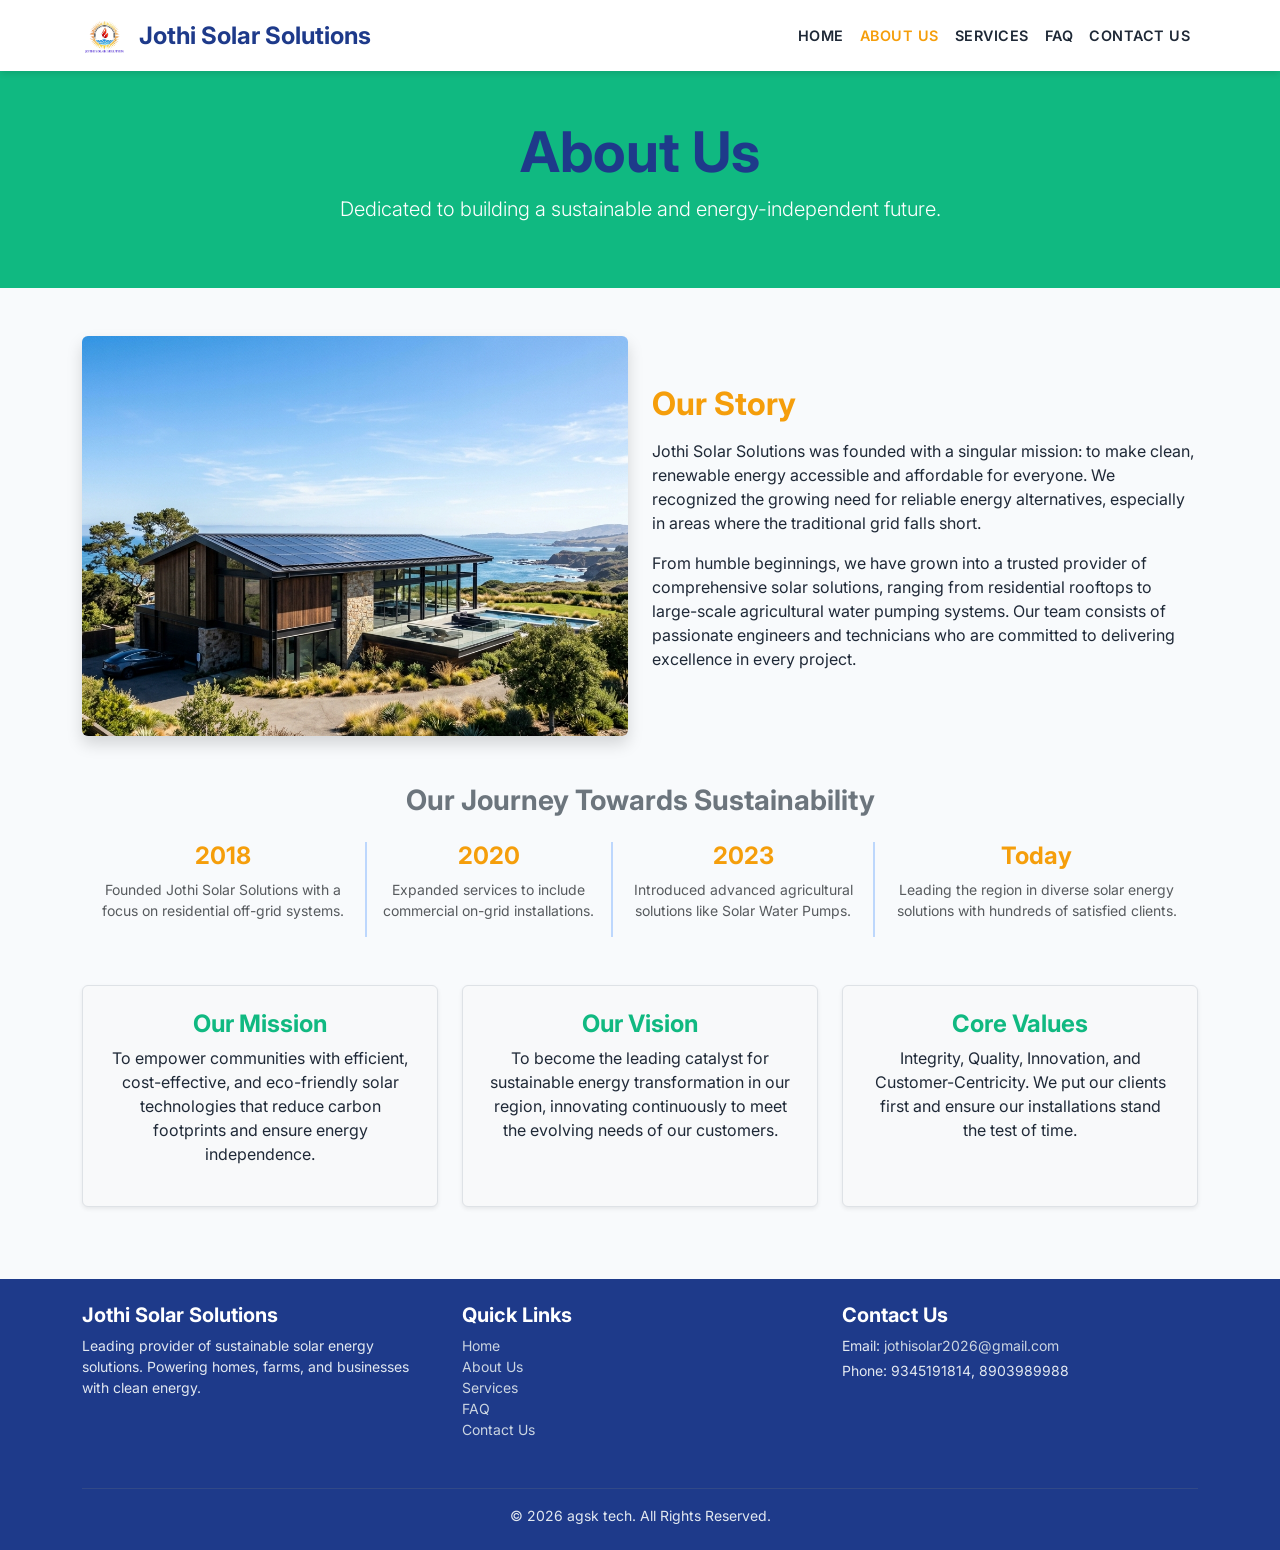
==== about.html @ 8060fc26 "first commit" ====
<!DOCTYPE html>
<html lang="en">
<head>
    <meta charset="UTF-8">
    <meta name="viewport" content="width=device-width, initial-scale=1.0">
    <title>About Us - Jothi Solar Solutions</title>
    <link href="https://cdn.jsdelivr.net/npm/bootstrap@5.3.0/dist/css/bootstrap.min.css" rel="stylesheet">
    <link href="https://fonts.googleapis.com/css2?family=Inter:wght@300;400;600;700&display=swap" rel="stylesheet">
    <link rel="stylesheet" href="css/style.css">
</head>
<body class="d-flex flex-column min-vh-100">

    <!-- Navigation -->
    <nav class="navbar navbar-expand-lg navbar-light bg-white sticky-top">
        <div class="container">
            <a class="navbar-brand d-flex align-items-center" href="index.html">
                <img src="images/logo.png" alt="Jothi Solar Solutions Logo" onerror="this.style.display='none'">
                <span class="fw-bold text-success fs-4">Jothi Solar Solutions</span>
            </a>
            <button class="navbar-toggler" type="button" data-bs-toggle="collapse" data-bs-target="#navbarNav">
                <span class="navbar-toggler-icon"></span>
            </button>
            <div class="collapse navbar-collapse" id="navbarNav">
                <ul class="navbar-nav ms-auto">
                    <li class="nav-item"><a class="nav-link" href="index.html">Home</a></li>
                    <li class="nav-item"><a class="nav-link active" href="about.html">About Us</a></li>
                    <li class="nav-item"><a class="nav-link" href="services.html">Services</a></li>
                    <li class="nav-item"><a class="nav-link" href="faq.html">FAQ</a></li>
                    <li class="nav-item"><a class="nav-link" href="contact.html">Contact Us</a></li>
                </ul>
            </div>
        </div>
    </nav>

    <!-- Page Header -->
    <header class="bg-success text-white text-center py-5">
        <div class="container">
            <h1 class="display-4 fw-bold">About Us</h1>
            <p class="lead">Dedicated to building a sustainable and energy-independent future.</p>
        </div>
    </header>

    <!-- Content -->
    <section class="py-5 flex-grow-1">
        <div class="container">
            <div class="row align-items-center mb-5">
                <div class="col-lg-6 mb-4 mb-lg-0">
                    <img src="images/hero_solar.png" alt="Our Vision" class="img-fluid rounded shadow w-100" style="object-fit: cover; height: 400px;">
                </div>
                <div class="col-lg-6">
                    <h2 class="fw-bold text-primary mb-3">Our Story</h2>
                    <p>Jothi Solar Solutions was founded with a singular mission: to make clean, renewable energy accessible and affordable for everyone. We recognized the growing need for reliable energy alternatives, especially in areas where the traditional grid falls short.</p>
                    <p>From humble beginnings, we have grown into a trusted provider of comprehensive solar solutions, ranging from residential rooftops to large-scale agricultural water pumping systems. Our team consists of passionate engineers and technicians who are committed to delivering excellence in every project.</p>
                </div>
            </div>

            <!-- Our Journey Section -->
            <div class="row my-5">
                <div class="col-12">
                    <h3 class="fw-bold text-center text-secondary mb-4">Our Journey Towards Sustainability</h3>
                    <div class="d-flex flex-column flex-md-row justify-content-between text-center mt-4">
                        <div class="mb-4 mb-md-0 px-3">
                            <h4 class="text-primary fw-bold">2018</h4>
                            <p class="small text-muted">Founded Jothi Solar Solutions with a focus on residential off-grid systems.</p>
                        </div>
                        <div class="mb-4 mb-md-0 px-3 border-start border-end border-2 border-primary border-opacity-25">
                            <h4 class="text-primary fw-bold">2020</h4>
                            <p class="small text-muted">Expanded services to include commercial on-grid installations.</p>
                        </div>
                        <div class="mb-4 mb-md-0 px-3 border-end border-2 border-primary border-opacity-25 d-none d-md-block">
                            <h4 class="text-primary fw-bold">2023</h4>
                            <p class="small text-muted">Introduced advanced agricultural solutions like Solar Water Pumps.</p>
                        </div>
                        <div class="px-3">
                            <h4 class="text-primary fw-bold">Today</h4>
                            <p class="small text-muted">Leading the region in diverse solar energy solutions with hundreds of satisfied clients.</p>
                        </div>
                    </div>
                </div>
            </div>

            <div class="row text-center mt-5">
                <div class="col-md-4 mb-4">
                    <div class="p-4 border rounded shadow-sm h-100 bg-light">
                        <h4 class="fw-bold text-success">Our Mission</h4>
                        <p>To empower communities with efficient, cost-effective, and eco-friendly solar technologies that reduce carbon footprints and ensure energy independence.</p>
                    </div>
                </div>
                <div class="col-md-4 mb-4">
                    <div class="p-4 border rounded shadow-sm h-100 bg-light">
                        <h4 class="fw-bold text-success">Our Vision</h4>
                        <p>To become the leading catalyst for sustainable energy transformation in our region, innovating continuously to meet the evolving needs of our customers.</p>
                    </div>
                </div>
                <div class="col-md-4 mb-4">
                    <div class="p-4 border rounded shadow-sm h-100 bg-light">
                        <h4 class="fw-bold text-success">Core Values</h4>
                        <p>Integrity, Quality, Innovation, and Customer-Centricity. We put our clients first and ensure our installations stand the test of time.</p>
                    </div>
                </div>
            </div>
        </div>
    </section>

    <!-- Footer -->
    <footer class="py-4 mt-auto">
        <div class="container text-center text-md-start">
            <div class="row">
                <div class="col-md-4 mb-3">
                    <h5 class="text-white fw-bold">Jothi Solar Solutions</h5>
                    <p class="small">Leading provider of sustainable solar energy solutions. Powering homes, farms, and businesses with clean energy.</p>
                </div>
                <div class="col-md-4 mb-3">
                    <h5 class="text-white fw-bold">Quick Links</h5>
                    <ul class="list-unstyled small">
                        <li><a href="index.html">Home</a></li>
                        <li><a href="about.html">About Us</a></li>
                        <li><a href="services.html">Services</a></li>
                        <li><a href="faq.html">FAQ</a></li>
                        <li><a href="contact.html">Contact Us</a></li>
                    </ul>
                </div>
                <div class="col-md-4 mb-3">
                    <h5 class="text-white fw-bold">Contact Us</h5>
                    <p class="small mb-1">Email: <a href="mailto:jothisolar2026@gmail.com">jothisolar2026@gmail.com</a></p>
                    <p class="small mb-1">Phone: 9345191814, 8903989988</p>
                </div>
            </div>
            <hr class="border-secondary">
            <div class="text-center small">
                &copy; <span id="current-year"></span> agsk tech. All Rights Reserved.
            </div>
        </div>
    </footer>

    <script src="https://cdn.jsdelivr.net/npm/bootstrap@5.3.0/dist/js/bootstrap.bundle.min.js"></script>
    <script src="js/script.js"></script>
</body>
</html>
---- css/style.css ----
:root {
    --primary-color: #f59e0b; /* Amber / Sun Yellow */
    --primary-hover: #d97706;
    --secondary-color: #1e3a8a; /* Deep Blue */
    --light-bg: #f8fafc;
    --dark-text: #1f2937;
    --accent-color: #10b981; /* Eco Green */
}

body {
    font-family: 'Inter', sans-serif;
    color: var(--dark-text);
    background-color: var(--light-bg);
}

/* Typography Enhancements */
h1, h2, h3, h4, h5, h6 {
    color: var(--secondary-color);
}

.text-primary {
    color: var(--primary-color) !important;
}

.text-success {
    color: var(--accent-color) !important;
}

.bg-primary {
    background-color: var(--primary-color) !important;
}

.bg-secondary {
    background-color: var(--secondary-color) !important;
}

.bg-success {
    background-color: var(--accent-color) !important;
}

.btn-primary {
    background-color: var(--primary-color);
    border-color: var(--primary-color);
    color: white;
}
.btn-primary:hover {
    background-color: var(--primary-hover);
    border-color: var(--primary-hover);
}

.btn-success {
    background-color: var(--accent-color);
    border-color: var(--accent-color);
    color: white;
}

.btn-outline-primary {
    color: var(--primary-color);
    border-color: var(--primary-color);
}
.btn-outline-primary:hover {
    background-color: var(--primary-color);
    color: white;
}

/* Navbar */
.navbar {
    box-shadow: 0 4px 6px -1px rgba(0, 0, 0, 0.1);
    background-color: white !important;
}
.navbar-brand img {
    height: 45px;
    margin-right: 12px;
    border-radius: 5px;
}
.navbar-brand span {
    color: var(--secondary-color) !important;
}
.nav-link {
    font-weight: 600;
    color: var(--dark-text) !important;
    transition: color 0.3s;
    text-transform: uppercase;
    font-size: 0.9rem;
    letter-spacing: 0.5px;
}
.nav-link:hover, .nav-link.active {
    color: var(--primary-color) !important;
}

/* Hero Section */
.hero-section {
    background: linear-gradient(rgba(30, 58, 138, 0.7), rgba(30, 58, 138, 0.7)), url('../images/hero_solar.png') no-repeat center center;
    background-size: cover;
    color: white;
    padding: 120px 0;
    text-align: center;
}
.hero-section h1 {
    font-size: 4rem;
    font-weight: 800;
    color: white;
    text-shadow: 2px 2px 4px rgba(0,0,0,0.5);
}

/* Service Cards */
.service-card {
    transition: transform 0.3s, box-shadow 0.3s;
    border: none;
    border-radius: 12px;
    box-shadow: 0 4px 6px rgba(0,0,0,0.05);
    height: 100%;
    overflow: hidden;
}
.service-card:hover {
    transform: translateY(-10px);
    box-shadow: 0 20px 25px -5px rgba(0,0,0,0.1), 0 10px 10px -5px rgba(0,0,0,0.04);
}
.service-card img {
    height: 250px;
    object-fit: cover;
}
.card-title {
    color: var(--secondary-color);
    font-weight: 700;
}

/* Testimonials */
.testimonial-box {
    background: white;
    border-left: 4px solid var(--primary-color);
    padding: 20px;
    border-radius: 8px;
    box-shadow: 0 4px 6px rgba(0,0,0,0.05);
}

/* Footer */
footer {
    background-color: var(--secondary-color);
    color: #e2e8f0;
}
footer a {
    color: #cbd5e1;
    text-decoration: none;
    transition: color 0.2s;
}
footer a:hover {
    color: var(--primary-color);
}
.footer-logo {
    height: 50px;
    margin-bottom: 15px;
}
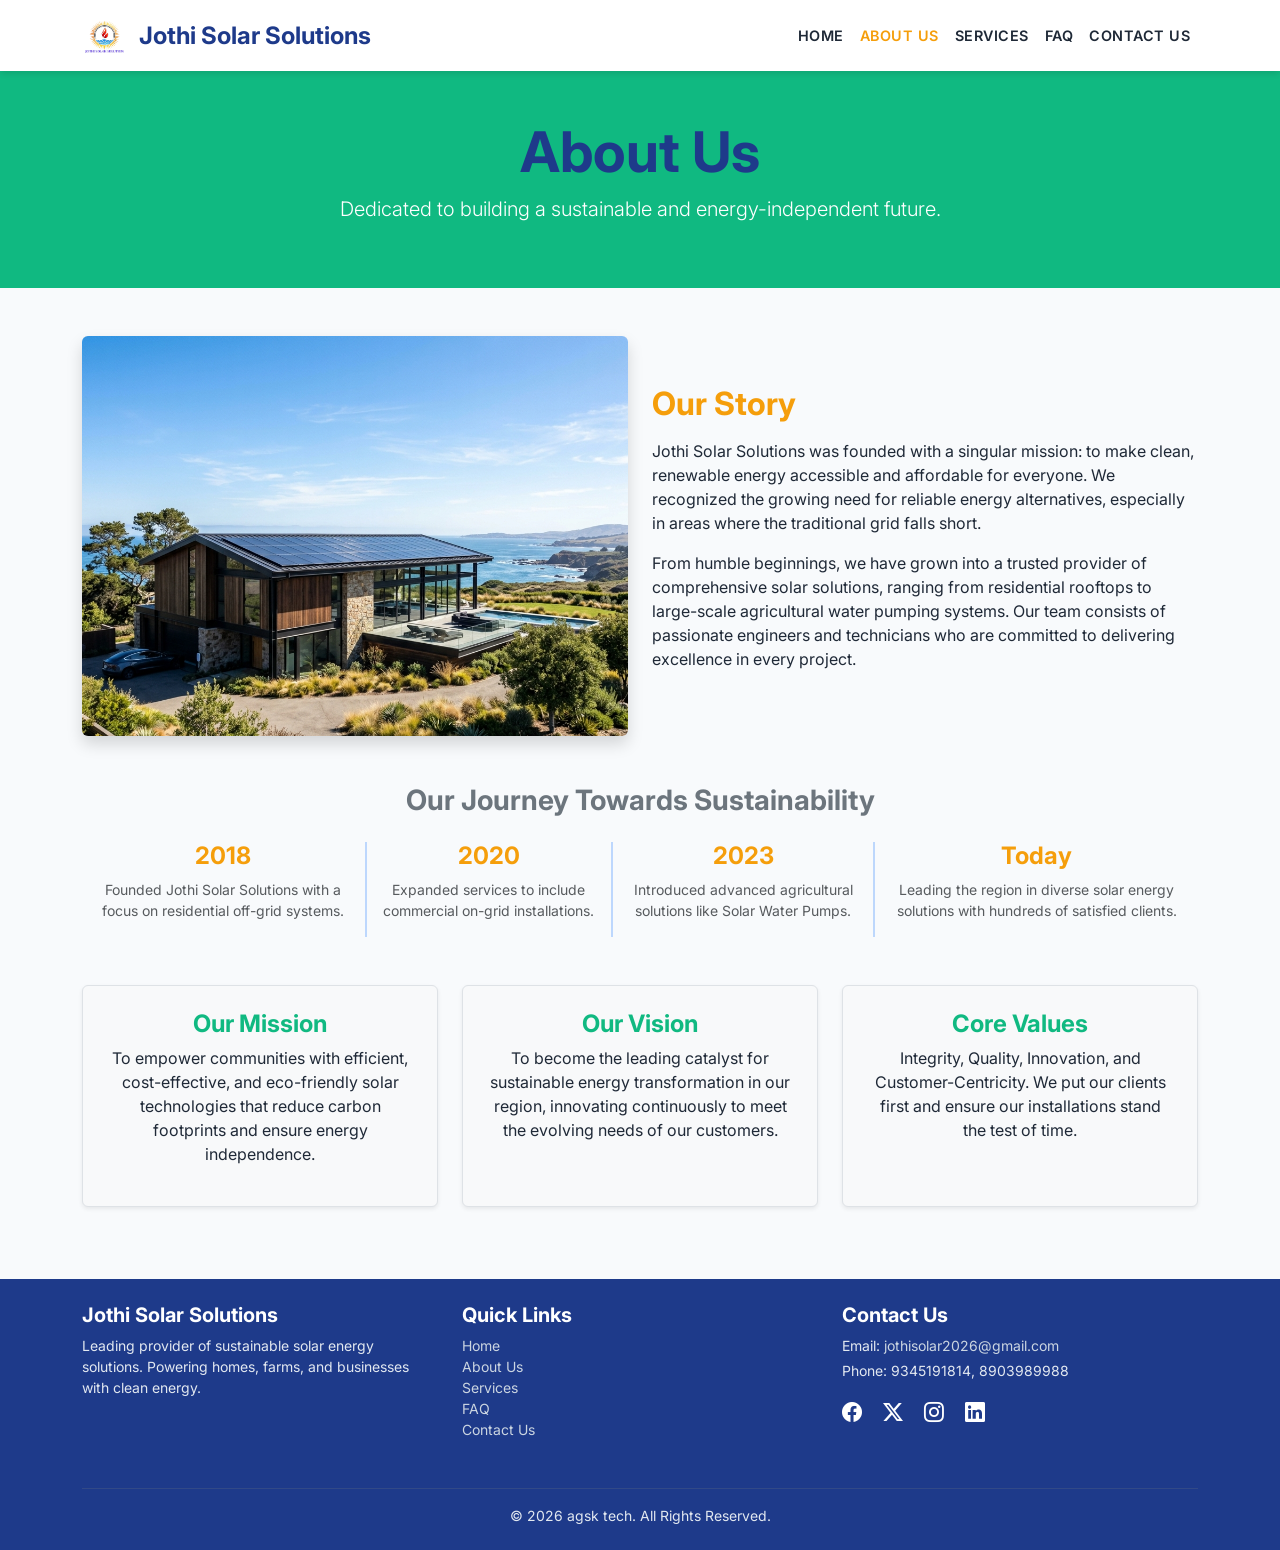
==== commit 665479de: "feat: add social media icons and main tag semantic structure to pages and implement Gzip compression" ====
--- a/about.html
+++ b/about.html
@@ -1,13 +1,40 @@
 <!DOCTYPE html>
 <html lang="en">
+
 <head>
     <meta charset="UTF-8">
     <meta name="viewport" content="width=device-width, initial-scale=1.0">
+    <meta name="description" content="Learn more about Jothi Solar Solutions. We are dedicated to building a sustainable and energy-independent future with reliable solar installations.">
+    <meta name="keywords" content="about Jothi Solar, solar company, sustainable energy, renewable energy mission, solar experts">
+    <meta name="author" content="Jothi Solar Solutions">
+    <meta property="og:title" content="About Us - Jothi Solar Solutions">
+    <meta property="og:description" content="Learn more about Jothi Solar Solutions. We are dedicated to building a sustainable and energy-independent future with reliable solar installations.">
+    <meta property="og:type" content="website">
+    <meta property="og:image" content="images/hero_solar.png">
+    <meta name="twitter:card" content="summary_large_image">
+    <meta name="twitter:title" content="About Us - Jothi Solar Solutions">
+    <meta name="twitter:description" content="Learn more about Jothi Solar Solutions. We are dedicated to building a sustainable and energy-independent future with reliable solar installations.">
+    <meta name="twitter:image" content="images/hero_solar.png">
     <title>About Us - Jothi Solar Solutions</title>
     <link href="https://cdn.jsdelivr.net/npm/bootstrap@5.3.0/dist/css/bootstrap.min.css" rel="stylesheet">
     <link href="https://fonts.googleapis.com/css2?family=Inter:wght@300;400;600;700&display=swap" rel="stylesheet">
+    <!-- Include Bootstrap Icons -->
+    <link rel="stylesheet" href="https://cdn.jsdelivr.net/npm/bootstrap-icons@1.10.5/font/bootstrap-icons.css">
     <link rel="stylesheet" href="css/style.css">
+
+    <!--  analytics -->
+    <!-- Google tag (gtag.js) -->
+    <script async src="https://www.googletagmanager.com/gtag/js?id=G-3X9K0T4BQD"></script>
+    <script>
+        window.dataLayer = window.dataLayer || [];
+        function gtag() { dataLayer.push(arguments); }
+        gtag('js', new Date());
+
+        gtag('config', 'G-3X9K0T4BQD');
+    </script>
+
 </head>
+
 <body class="d-flex flex-column min-vh-100">
 
     <!-- Navigation -->
@@ -32,6 +59,8 @@
         </div>
     </nav>
 
+    <main>
+
     <!-- Page Header -->
     <header class="bg-success text-white text-center py-5">
         <div class="container">
@@ -45,12 +74,18 @@
         <div class="container">
             <div class="row align-items-center mb-5">
                 <div class="col-lg-6 mb-4 mb-lg-0">
-                    <img src="images/hero_solar.png" alt="Our Vision" class="img-fluid rounded shadow w-100" style="object-fit: cover; height: 400px;">
+                    <img src="images/hero_solar.png" alt="Our Vision" class="img-fluid rounded shadow w-100"
+                        style="object-fit: cover; height: 400px;">
                 </div>
                 <div class="col-lg-6">
                     <h2 class="fw-bold text-primary mb-3">Our Story</h2>
-                    <p>Jothi Solar Solutions was founded with a singular mission: to make clean, renewable energy accessible and affordable for everyone. We recognized the growing need for reliable energy alternatives, especially in areas where the traditional grid falls short.</p>
-                    <p>From humble beginnings, we have grown into a trusted provider of comprehensive solar solutions, ranging from residential rooftops to large-scale agricultural water pumping systems. Our team consists of passionate engineers and technicians who are committed to delivering excellence in every project.</p>
+                    <p>Jothi Solar Solutions was founded with a singular mission: to make clean, renewable energy
+                        accessible and affordable for everyone. We recognized the growing need for reliable energy
+                        alternatives, especially in areas where the traditional grid falls short.</p>
+                    <p>From humble beginnings, we have grown into a trusted provider of comprehensive solar solutions,
+                        ranging from residential rooftops to large-scale agricultural water pumping systems. Our team
+                        consists of passionate engineers and technicians who are committed to delivering excellence in
+                        every project.</p>
                 </div>
             </div>
 
@@ -61,19 +96,25 @@
                     <div class="d-flex flex-column flex-md-row justify-content-between text-center mt-4">
                         <div class="mb-4 mb-md-0 px-3">
                             <h4 class="text-primary fw-bold">2018</h4>
-                            <p class="small text-muted">Founded Jothi Solar Solutions with a focus on residential off-grid systems.</p>
+                            <p class="small text-muted">Founded Jothi Solar Solutions with a focus on residential
+                                off-grid systems.</p>
                         </div>
-                        <div class="mb-4 mb-md-0 px-3 border-start border-end border-2 border-primary border-opacity-25">
+                        <div
+                            class="mb-4 mb-md-0 px-3 border-start border-end border-2 border-primary border-opacity-25">
                             <h4 class="text-primary fw-bold">2020</h4>
-                            <p class="small text-muted">Expanded services to include commercial on-grid installations.</p>
+                            <p class="small text-muted">Expanded services to include commercial on-grid installations.
+                            </p>
                         </div>
-                        <div class="mb-4 mb-md-0 px-3 border-end border-2 border-primary border-opacity-25 d-none d-md-block">
+                        <div
+                            class="mb-4 mb-md-0 px-3 border-end border-2 border-primary border-opacity-25 d-none d-md-block">
                             <h4 class="text-primary fw-bold">2023</h4>
-                            <p class="small text-muted">Introduced advanced agricultural solutions like Solar Water Pumps.</p>
+                            <p class="small text-muted">Introduced advanced agricultural solutions like Solar Water
+                                Pumps.</p>
                         </div>
                         <div class="px-3">
                             <h4 class="text-primary fw-bold">Today</h4>
-                            <p class="small text-muted">Leading the region in diverse solar energy solutions with hundreds of satisfied clients.</p>
+                            <p class="small text-muted">Leading the region in diverse solar energy solutions with
+                                hundreds of satisfied clients.</p>
                         </div>
                     </div>
                 </div>
@@ -83,24 +124,28 @@
                 <div class="col-md-4 mb-4">
                     <div class="p-4 border rounded shadow-sm h-100 bg-light">
                         <h4 class="fw-bold text-success">Our Mission</h4>
-                        <p>To empower communities with efficient, cost-effective, and eco-friendly solar technologies that reduce carbon footprints and ensure energy independence.</p>
+                        <p>To empower communities with efficient, cost-effective, and eco-friendly solar technologies
+                            that reduce carbon footprints and ensure energy independence.</p>
                     </div>
                 </div>
                 <div class="col-md-4 mb-4">
                     <div class="p-4 border rounded shadow-sm h-100 bg-light">
                         <h4 class="fw-bold text-success">Our Vision</h4>
-                        <p>To become the leading catalyst for sustainable energy transformation in our region, innovating continuously to meet the evolving needs of our customers.</p>
+                        <p>To become the leading catalyst for sustainable energy transformation in our region,
+                            innovating continuously to meet the evolving needs of our customers.</p>
                     </div>
                 </div>
                 <div class="col-md-4 mb-4">
                     <div class="p-4 border rounded shadow-sm h-100 bg-light">
                         <h4 class="fw-bold text-success">Core Values</h4>
-                        <p>Integrity, Quality, Innovation, and Customer-Centricity. We put our clients first and ensure our installations stand the test of time.</p>
+                        <p>Integrity, Quality, Innovation, and Customer-Centricity. We put our clients first and ensure
+                            our installations stand the test of time.</p>
                     </div>
                 </div>
             </div>
         </div>
     </section>
+    </main>
 
     <!-- Footer -->
     <footer class="py-4 mt-auto">
@@ -108,7 +153,8 @@
             <div class="row">
                 <div class="col-md-4 mb-3">
                     <h5 class="text-white fw-bold">Jothi Solar Solutions</h5>
-                    <p class="small">Leading provider of sustainable solar energy solutions. Powering homes, farms, and businesses with clean energy.</p>
+                    <p class="small">Leading provider of sustainable solar energy solutions. Powering homes, farms, and
+                        businesses with clean energy.</p>
                 </div>
                 <div class="col-md-4 mb-3">
                     <h5 class="text-white fw-bold">Quick Links</h5>
@@ -122,8 +168,15 @@
                 </div>
                 <div class="col-md-4 mb-3">
                     <h5 class="text-white fw-bold">Contact Us</h5>
-                    <p class="small mb-1">Email: <a href="mailto:jothisolar2026@gmail.com">jothisolar2026@gmail.com</a></p>
+                    <p class="small mb-1">Email: <a href="mailto:jothisolar2026@gmail.com">jothisolar2026@gmail.com</a>
+                    </p>
                     <p class="small mb-1">Phone: 9345191814, 8903989988</p>
+                    <div class="mt-3 fs-5">
+                        <a href="https://www.facebook.com" target="_blank" rel="noopener noreferrer" class="text-white me-3" title="Facebook"><i class="bi bi-facebook"></i></a>
+                        <a href="https://twitter.com" target="_blank" rel="noopener noreferrer" class="text-white me-3" title="Twitter"><i class="bi bi-twitter-x"></i></a>
+                        <a href="https://www.instagram.com" target="_blank" rel="noopener noreferrer" class="text-white me-3" title="Instagram"><i class="bi bi-instagram"></i></a>
+                        <a href="https://www.linkedin.com" target="_blank" rel="noopener noreferrer" class="text-white" title="LinkedIn"><i class="bi bi-linkedin"></i></a>
+                    </div>
                 </div>
             </div>
             <hr class="border-secondary">
@@ -136,4 +189,5 @@
     <script src="https://cdn.jsdelivr.net/npm/bootstrap@5.3.0/dist/js/bootstrap.bundle.min.js"></script>
     <script src="js/script.js"></script>
 </body>
-</html>
+
+</html>
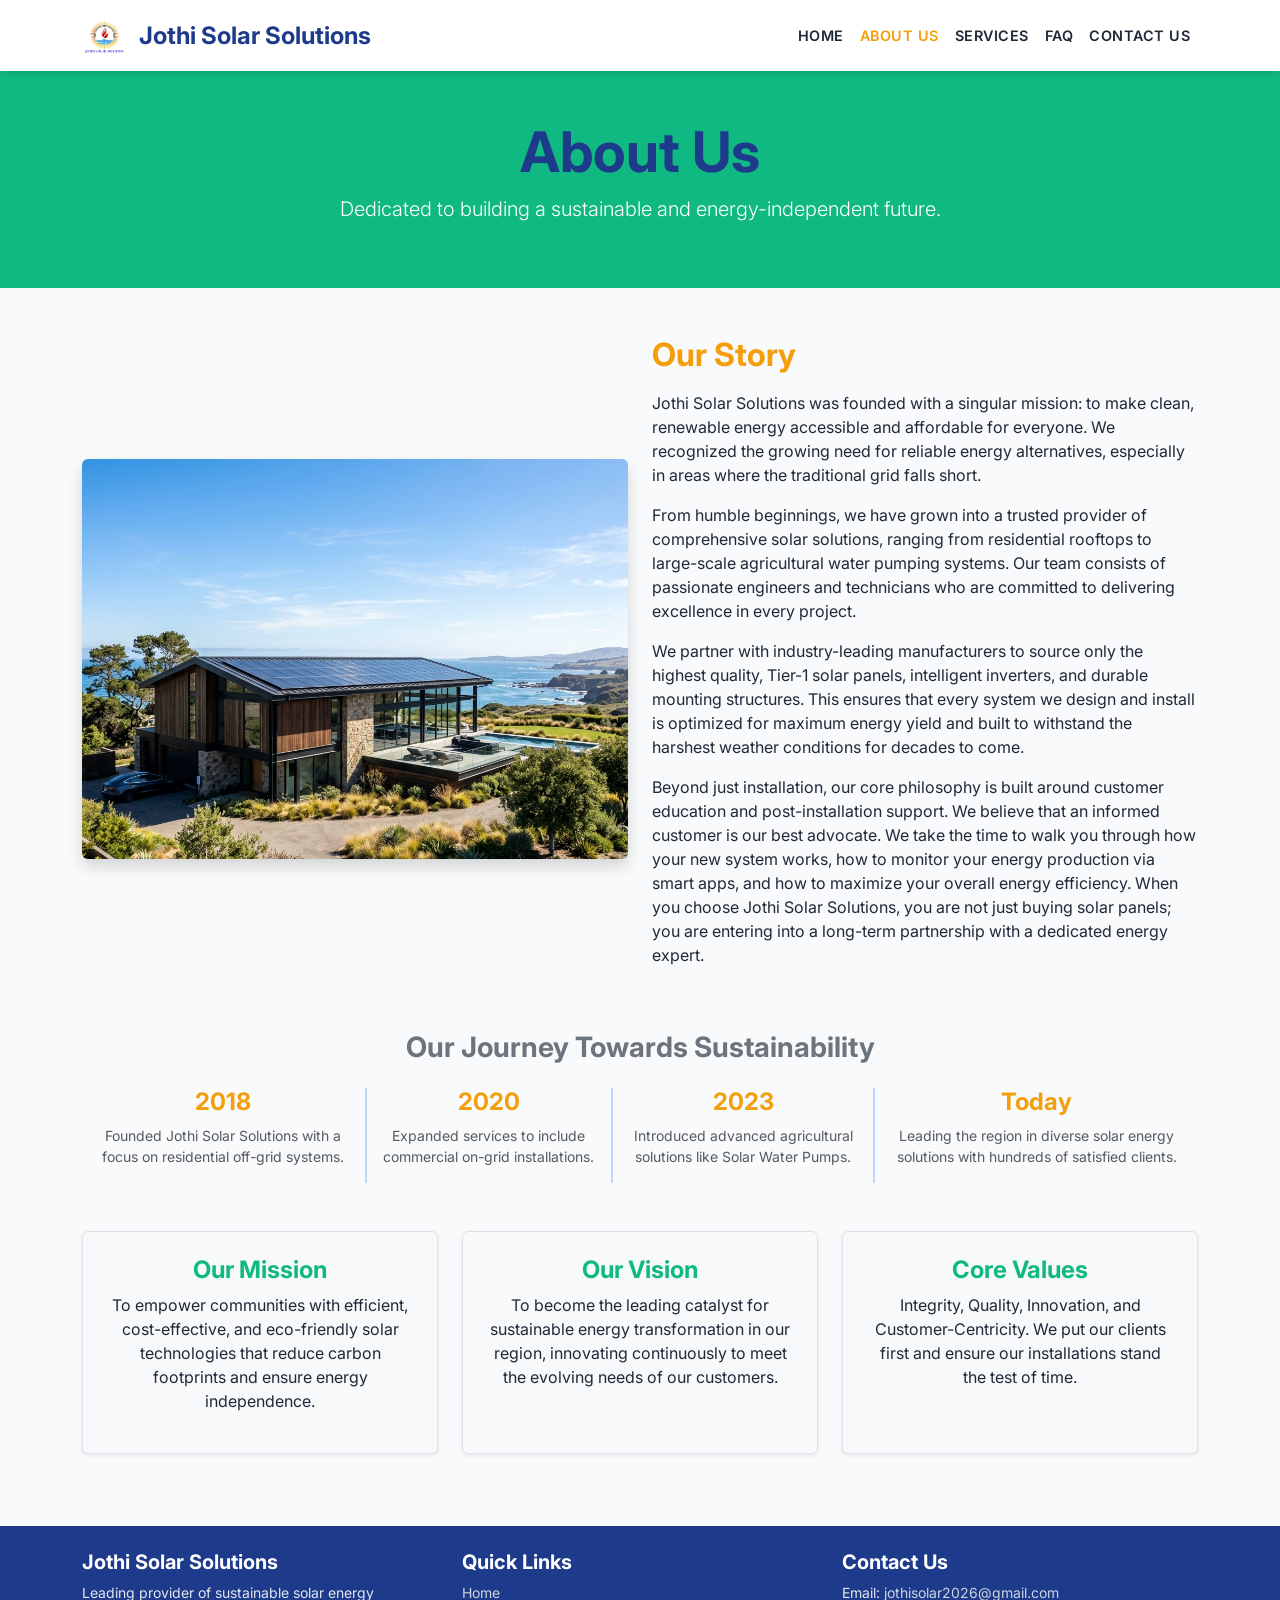
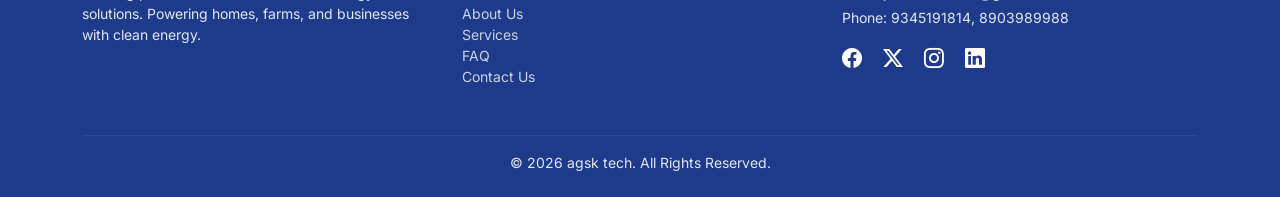
==== commit c83f1c73: "feat: update SEO meta titles and add educational content sections to landing pages" ====
--- a/about.html
+++ b/about.html
@@ -7,15 +7,15 @@
     <meta name="description" content="Learn more about Jothi Solar Solutions. We are dedicated to building a sustainable and energy-independent future with reliable solar installations.">
     <meta name="keywords" content="about Jothi Solar, solar company, sustainable energy, renewable energy mission, solar experts">
     <meta name="author" content="Jothi Solar Solutions">
-    <meta property="og:title" content="About Us - Jothi Solar Solutions">
+    <meta property="og:title" content="About Us - Jothi Solar Solutions | Sustainable Energy">
     <meta property="og:description" content="Learn more about Jothi Solar Solutions. We are dedicated to building a sustainable and energy-independent future with reliable solar installations.">
     <meta property="og:type" content="website">
     <meta property="og:image" content="images/hero_solar.png">
     <meta name="twitter:card" content="summary_large_image">
-    <meta name="twitter:title" content="About Us - Jothi Solar Solutions">
+    <meta name="twitter:title" content="About Us - Jothi Solar Solutions | Sustainable Energy">
     <meta name="twitter:description" content="Learn more about Jothi Solar Solutions. We are dedicated to building a sustainable and energy-independent future with reliable solar installations.">
     <meta name="twitter:image" content="images/hero_solar.png">
-    <title>About Us - Jothi Solar Solutions</title>
+    <title>About Us - Jothi Solar Solutions | Sustainable Energy</title>
     <link href="https://cdn.jsdelivr.net/npm/bootstrap@5.3.0/dist/css/bootstrap.min.css" rel="stylesheet">
     <link href="https://fonts.googleapis.com/css2?family=Inter:wght@300;400;600;700&display=swap" rel="stylesheet">
     <!-- Include Bootstrap Icons -->
@@ -86,6 +86,8 @@
                         ranging from residential rooftops to large-scale agricultural water pumping systems. Our team
                         consists of passionate engineers and technicians who are committed to delivering excellence in
                         every project.</p>
+                    <p class="mt-3">We partner with industry-leading manufacturers to source only the highest quality, Tier-1 solar panels, intelligent inverters, and durable mounting structures. This ensures that every system we design and install is optimized for maximum energy yield and built to withstand the harshest weather conditions for decades to come.</p>
+                    <p class="mt-3">Beyond just installation, our core philosophy is built around customer education and post-installation support. We believe that an informed customer is our best advocate. We take the time to walk you through how your new system works, how to monitor your energy production via smart apps, and how to maximize your overall energy efficiency. When you choose Jothi Solar Solutions, you are not just buying solar panels; you are entering into a long-term partnership with a dedicated energy expert.</p>
                 </div>
             </div>
 
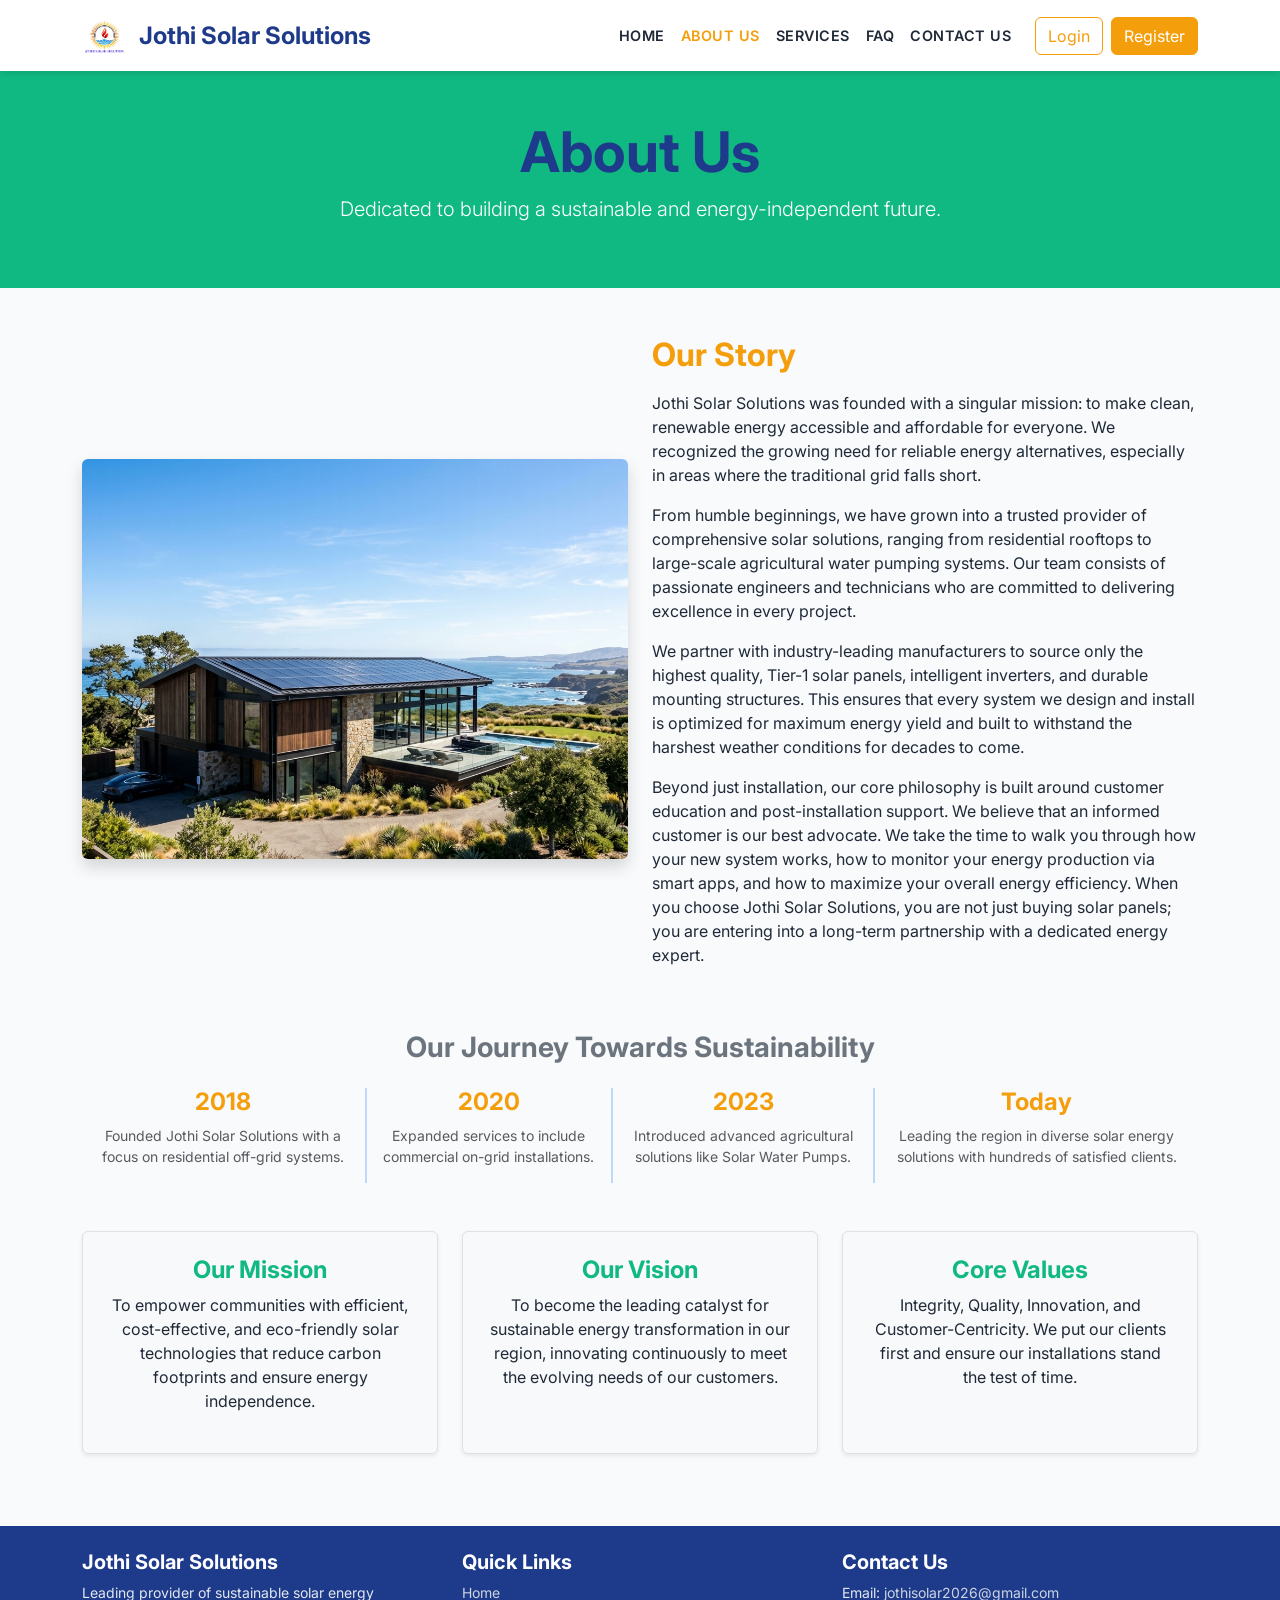
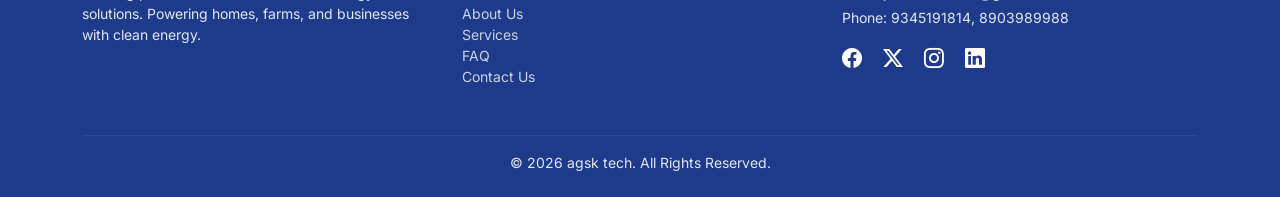
==== commit 03960bfb: "Add Login and Register buttons to about page" ====
--- a/about.html
+++ b/about.html
@@ -36,6 +36,7 @@
 </head>
 
 <body class="d-flex flex-column min-vh-100">
+    <a href="#main-content" class="visually-hidden-focusable p-3 bg-primary text-white position-absolute z-3">Skip to main content</a>
 
     <!-- Navigation -->
     <nav class="navbar navbar-expand-lg navbar-light bg-white sticky-top">
@@ -44,22 +45,24 @@
                 <img src="images/logo.png" alt="Jothi Solar Solutions Logo" onerror="this.style.display='none'">
                 <span class="fw-bold text-success fs-4">Jothi Solar Solutions</span>
             </a>
-            <button class="navbar-toggler" type="button" data-bs-toggle="collapse" data-bs-target="#navbarNav">
+            <button class="navbar-toggler" type="button" data-bs-toggle="collapse" data-bs-target="#navbarNav" aria-controls="navbarNav" aria-expanded="false" aria-label="Toggle navigation">
                 <span class="navbar-toggler-icon"></span>
             </button>
             <div class="collapse navbar-collapse" id="navbarNav">
                 <ul class="navbar-nav ms-auto">
                     <li class="nav-item"><a class="nav-link" href="index.html">Home</a></li>
-                    <li class="nav-item"><a class="nav-link active" href="about.html">About Us</a></li>
+                    <li class="nav-item"><a class="nav-link active" aria-current="page" href="about.html">About Us</a></li>
                     <li class="nav-item"><a class="nav-link" href="services.html">Services</a></li>
                     <li class="nav-item"><a class="nav-link" href="faq.html">FAQ</a></li>
                     <li class="nav-item"><a class="nav-link" href="contact.html">Contact Us</a></li>
+                    <li class="nav-item ms-lg-3"><a class="btn btn-outline-primary" href="https://jsswebapp.onrender.com/login/" target="_blank">Login</a></li>
+                    <li class="nav-item ms-lg-2"><a class="btn btn-primary text-white" href="https://jsswebapp.onrender.com/signup/" target="_blank">Register</a></li>
                 </ul>
             </div>
         </div>
     </nav>
 
-    <main>
+    <main id="main-content">
 
     <!-- Page Header -->
     <header class="bg-success text-white text-center py-5">
@@ -174,10 +177,10 @@
                     </p>
                     <p class="small mb-1">Phone: 9345191814, 8903989988</p>
                     <div class="mt-3 fs-5">
-                        <a href="https://www.facebook.com" target="_blank" rel="noopener noreferrer" class="text-white me-3" title="Facebook"><i class="bi bi-facebook"></i></a>
-                        <a href="https://twitter.com" target="_blank" rel="noopener noreferrer" class="text-white me-3" title="Twitter"><i class="bi bi-twitter-x"></i></a>
-                        <a href="https://www.instagram.com" target="_blank" rel="noopener noreferrer" class="text-white me-3" title="Instagram"><i class="bi bi-instagram"></i></a>
-                        <a href="https://www.linkedin.com" target="_blank" rel="noopener noreferrer" class="text-white" title="LinkedIn"><i class="bi bi-linkedin"></i></a>
+                        <a href="https://www.facebook.com" target="_blank" rel="noopener noreferrer" class="text-white me-3" title="Facebook" aria-label="Facebook"><i class="bi bi-facebook"></i></a>
+                        <a href="https://twitter.com" target="_blank" rel="noopener noreferrer" class="text-white me-3" title="Twitter" aria-label="Twitter"><i class="bi bi-twitter-x"></i></a>
+                        <a href="https://www.instagram.com" target="_blank" rel="noopener noreferrer" class="text-white me-3" title="Instagram" aria-label="Instagram"><i class="bi bi-instagram"></i></a>
+                        <a href="https://www.linkedin.com" target="_blank" rel="noopener noreferrer" class="text-white" title="LinkedIn" aria-label="LinkedIn"><i class="bi bi-linkedin"></i></a>
                     </div>
                 </div>
             </div>
@@ -192,4 +195,4 @@
     <script src="js/script.js"></script>
 </body>
 
-</html>+</html>
